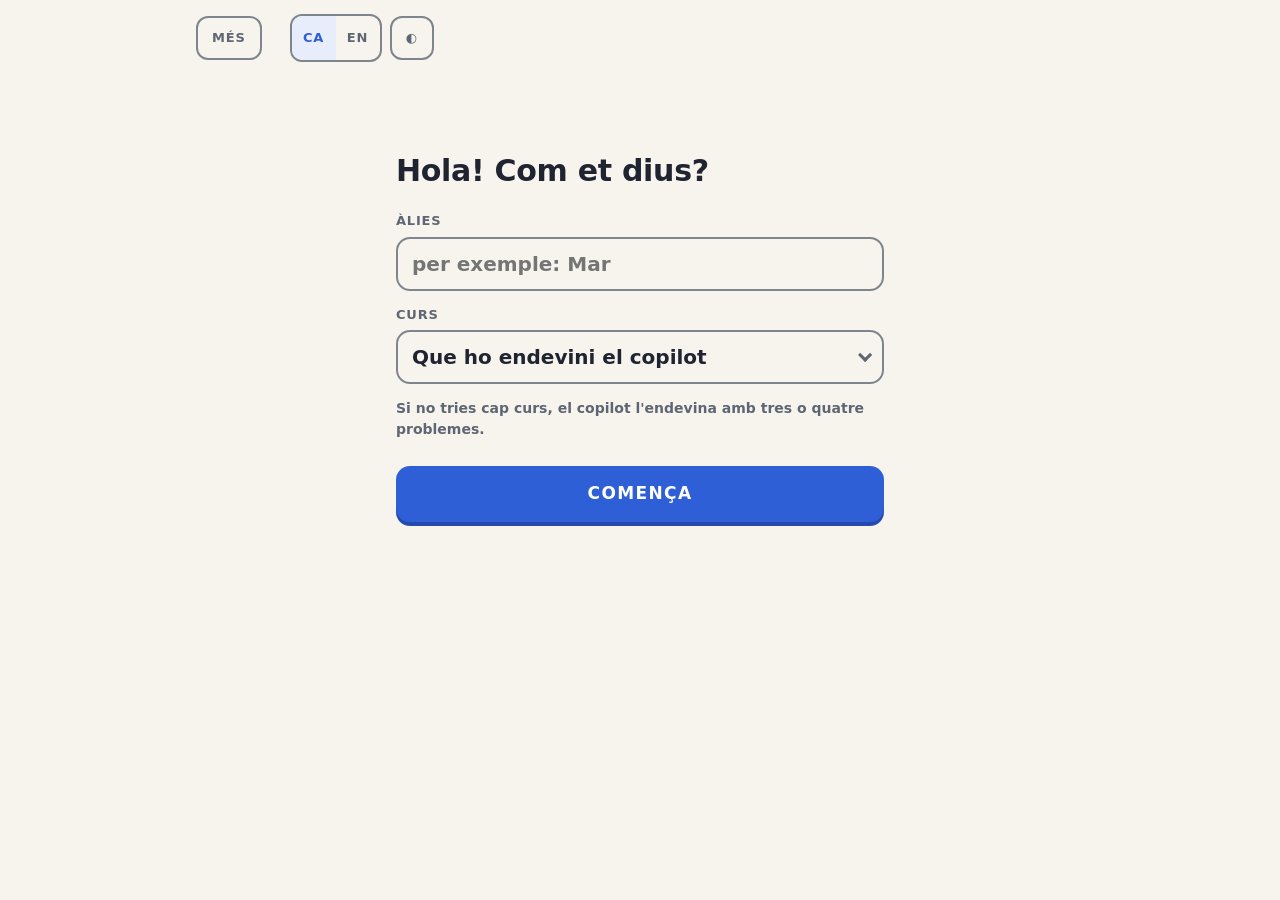
==== assets/index.html @ d98e08c9 "Web: Duolingo-like lesson look with three colours: top progress bar, pressable cards, bottom action " ====
<!doctype html>
<html lang="ca">
<head>
  <meta charset="utf-8">
  <meta name="viewport" content="width=device-width, initial-scale=1">
  <title>Copilot de mates</title>
  <link rel="stylesheet" href="theme.css">
  <link rel="stylesheet" href="style.css">
  <script src="theme.js"></script>
</head>
<body>
<header class="bar">
  <button class="icon" id="more" aria-expanded="false" aria-controls="panel"><span data-i18n="more_panel">Més</span></button>
  <div class="brand"><span class="who" id="who" hidden></span></div>
  <div class="progress" id="progress" hidden>
    <div class="label" id="progress-label"></div>
    <div class="track" role="progressbar" aria-valuemin="0" aria-valuemax="5" aria-valuenow="0" id="progress-track"><div class="fill" id="progress-fill"></div></div>
  </div>
  <div class="tools">
    <span class="lang" role="group" aria-label="CA / EN"><button id="lang-cat" class="on">CA</button><button id="lang-eng">EN</button></span>
    <button class="icon" id="theme" aria-live="polite"><span id="theme-label">◐</span></button>
  </div>
</header>

<aside id="panel" class="panel" hidden>
  <section class="panel-block">
    <h2 data-i18n="mastery">El teu progrés</h2>
    <div class="mastery" id="mastery"></div>
  </section>
  <section class="panel-block">
    <h2 data-i18n="board_led">La placa</h2>
    <canvas id="led" class="led" width="260" height="160" title="LED 8x13"></canvas>
  </section>
  <section class="panel-block">
    <details id="timing">
      <summary data-i18n="timing">Temps (per al professor)</summary>
      <div class="meta" id="problem-id"></div>
      <table id="timeline"></table>
      <div class="meta" id="load"></div>
    </details>
  </section>
  <section class="panel-block links">
    <a class="teacher" href="teacher.html" data-i18n="teacher">Vista del professor</a>
    <button class="secondary small" id="reset" data-i18n="reset" hidden>Canvia d'alumne</button>
  </section>
</aside>

<main id="start">
  <section class="start">
    <h1 data-i18n="welcome">Hola! Com et dius?</h1>
    <label class="field"><span data-i18n="student">Àlies</span>
      <input id="student" maxlength="32" placeholder="per exemple: Mar" autocomplete="off"></label>
    <div class="field"><span id="course-label" data-i18n="course">Curs</span>
      <select id="level" hidden aria-hidden="true"></select>
      <div class="dropdown">
        <button type="button" class="dd-button" id="level-button" aria-haspopup="listbox" aria-expanded="false" aria-labelledby="course-label level-text"><span id="level-text"></span><span class="dd-caret" aria-hidden="true"></span></button>
        <ul class="dd-list" id="level-list" role="listbox" aria-labelledby="course-label" tabindex="-1" hidden></ul>
      </div></div>
    <p class="meta" data-i18n="course_help">Si no tries cap curs, el copilot l'endevina amb tres o quatre problemes.</p>
    <button class="primary big" id="begin" data-i18n="begin">Comença</button>
  </section>
</main>

<main id="app" hidden>
  <div class="meta" id="meta">…</div>
  <figure class="figure" id="figure" title="" hidden><img id="img" alt=""></figure>
  <div class="statement" id="statement">
    <div class="text" id="text"></div>
    <div class="options-text" id="options-text"></div>
  </div>
  <div class="text-tools">
    <button class="chip" id="toggle-text" aria-expanded="false" aria-controls="statement" hidden></button>
    <button class="chip translate" id="translate" title="esglaó 0" hidden></button>
  </div>
  <div class="other" id="other" hidden>
    <div class="kind" id="other-kind"></div>
    <div class="text" id="other-text"></div>
    <div class="options-text" id="other-options"></div>
  </div>
  <div class="letters" id="letters"></div>
  <section class="help">
    <div class="hints" id="hints"></div>
    <div class="manip-box" id="manip-box" hidden>
      <div class="bar-row"><b id="manip-title"></b><button class="secondary small" id="manip-close" data-i18n="close">Tanca</button></div>
      <iframe id="manip-frame" title="manipulative"></iframe>
    </div>
  </section>
</main>

<!-- the action sheet: hint and solution on the left, the verdict in the middle, continue on the right -->
<div class="sheet" id="feedback" aria-live="polite" hidden>
  <div class="inner">
    <div class="actions">
      <button class="secondary" id="hint"><span data-i18n="hint">Pista</span><span class="rungs" id="rungs"><span></span><span></span><span></span></span></button>
      <button class="link" id="solution" data-i18n="solution">Solució</button>
      <button class="secondary manip-btn" id="manip" hidden></button>
    </div>
    <div class="verdict" id="verdict"></div>
    <div class="actions"><button class="primary" id="next" data-i18n="next" hidden>Continua</button></div>
    <div class="status" id="status"></div>
  </div>
</div>
<script src="app.js"></script>
</body>
</html>
---- assets/theme.css ----
/* Colour tokens shared by the student page, the teacher view and the manipulatives.
   Light by default, dark when the system asks for it (prefers-color-scheme) or when the
   student picks it (html[data-theme]). The page's own styles only ever use these variables. */
:root {
  color-scheme: light;
  --bg: #f7f4ee;            /* warm off-white page */
  --card: #f7f4ee;          /* surfaces: the same as the page, borders do the separating */
  --card-2: #ebe6dd;        /* a tint for hover and the neighbour's text */
  --ink: #1f2430;           /* text, 14.6:1 on --card */
  --muted: #5f6673;         /* secondary text, 5.6:1 on --card */
  --line: #e4ded4;          /* borders of cards and separators (decorative) */
  --control: #7f858e;       /* border of a control: 3.7:1 on --card, 3.4:1 on --bg (WCAG 1.4.11 asks 3:1) */
  --accent: #2f5fd6;        /* the one action colour, 5.9:1 on --card */
  --accent-ink: #ffffff;    /* text on an accent button */
  --accent-soft: #e7edfb;   /* accent tint for chips and the chosen option */
  --accent-deep: #244ab0;   /* the bottom edge of an accent button */
  --ok-deep: #145f37; --bad-deep: #8e1b18;
  --ok: #1a7a47;            /* 5.1:1 on --ok-bg */
  --ok-bg: #e2f4e8;
  --bad: #b4231f;           /* 5.7:1 on --bad-bg */
  --bad-bg: #fdeae8;
  --warn: #8a5a00;
  --warn-bg: #fff3dc;
  --focus: #2f5fd6;
  --figure-bg: #ffffff;     /* the problem PNGs have a white background */
  --figure-dim: none;
  --shadow: 0 1px 2px rgba(31, 36, 48, .06);
}
/* Dark: graphite, not black; soft text, the accent one step lighter. */
@media (prefers-color-scheme: dark) {
  :root:not([data-theme="light"]) {
    color-scheme: dark;
    --bg: #15171c; --card: #15171c; --card-2: #22262e; --ink: #e9e7e2; --muted: #a0a6b1; --line: #30353f; --control: #737a88;
    --accent: #8aa6ff; --accent-ink: #0f1424; --accent-soft: #273153; --accent-deep: #6d88e0; --ok-deep: #6fb98f; --bad-deep: #d4847c;
    --ok: #8fd9ad; --ok-bg: #1b3326; --bad: #f3a59d; --bad-bg: #44211e; --warn: #f0c070; --warn-bg: #3d3016;
    --focus: #8aa6ff; --figure-bg: #ffffff; --figure-dim: brightness(.86); --shadow: none;
  }
}
:root[data-theme="dark"] {
  color-scheme: dark;
  --bg: #15171c; --card: #15171c; --card-2: #22262e; --ink: #e9e7e2; --muted: #a0a6b1; --line: #30353f; --control: #737a88;
  --accent: #8aa6ff; --accent-ink: #0f1424; --accent-soft: #273153; --accent-deep: #6d88e0; --ok-deep: #6fb98f; --bad-deep: #d4847c;
  --ok: #8fd9ad; --ok-bg: #1b3326; --bad: #f3a59d; --bad-bg: #44211e; --warn: #f0c070; --warn-bg: #3d3016;
  --focus: #8aa6ff; --figure-bg: #ffffff; --figure-dim: brightness(.86); --shadow: none;
}
@media (prefers-reduced-motion: reduce) { *, *::before, *::after { transition: none !important; animation: none !important; } }
---- assets/style.css ----
/* Math copilot, student page. Local styles only: system fonts, nothing fetched from the network.
   Colours come from theme.css (light and dark). The look follows Duolingo's lesson screen with
   three colours and no pictures: a thick progress bar at the top, big option cards with a
   pressable bottom edge, and a fixed action sheet at the bottom that turns green or red with
   the verdict. One column, the problem first, the rest in a drawer behind "Més". */
* { box-sizing: border-box; }
[hidden] { display: none !important; }
html { -webkit-text-size-adjust: 100%; }
body { margin: 0; font: 18px/1.5 ui-rounded, "SF Pro Rounded", system-ui, -apple-system, "Segoe UI", Roboto, sans-serif; color: var(--ink); background: var(--bg); min-height: 100vh; }
button { font: inherit; color: inherit; }
:focus-visible { outline: 3px solid var(--focus); outline-offset: 3px; }
a { color: var(--accent); }

/* The bar: "Més" on the left, the current topic's progress as a thick bar, the language and the theme on the right */
.bar { display: flex; align-items: center; gap: 14px; padding: 14px 16px 6px; max-width: 920px; margin: 0 auto; }
.brand { display: flex; align-items: center; gap: 10px; min-width: 0; }
.brand .who { font-weight: 700; font-size: 14px; color: var(--muted); white-space: nowrap; overflow: hidden; text-overflow: ellipsis; max-width: 30vw; }
.progress { flex: 1; min-width: 80px; }
.progress .label { font-size: 12px; font-weight: 800; letter-spacing: .08em; text-transform: uppercase; color: var(--muted); margin: 0 0 4px 4px; }
.progress .track { height: 16px; border-radius: 999px; background: var(--line); overflow: hidden; }
.progress .fill { height: 100%; width: 0; border-radius: 999px; background: var(--accent); transition: width .4s ease; position: relative; }
.progress .fill::after { content: ""; position: absolute; left: 10px; right: 10px; top: 4px; height: 4px; border-radius: 999px; background: rgba(255, 255, 255, .35); }
.tools { display: flex; align-items: center; gap: 8px; }
.lang { display: inline-flex; border: 2px solid var(--control); border-radius: 12px; overflow: hidden; background: var(--card); }
.lang button { min-width: 44px; min-height: 44px; padding: 0 10px; border: 0; background: transparent; font-size: 13px; font-weight: 800; letter-spacing: .06em; color: var(--muted); cursor: pointer; }
.lang button.on { background: var(--accent-soft); color: var(--accent); }
.icon { min-width: 44px; min-height: 44px; padding: 0 14px; border: 2px solid var(--control); border-radius: 12px; background: var(--card); color: var(--muted); font-size: 13px; font-weight: 800; letter-spacing: .06em; text-transform: uppercase; cursor: pointer; }
.icon:hover, .lang button:hover { color: var(--ink); }
.icon[aria-expanded="true"] { background: var(--accent-soft); color: var(--accent); border-color: var(--accent); }

/* The drawer: the whole map, LED, timings, teacher, reset */
.panel { position: fixed; top: 72px; right: 16px; z-index: 5; width: min(380px, calc(100vw - 32px)); max-height: calc(100vh - 200px); overflow: auto;
         display: grid; grid-template-columns: 1fr; gap: 10px; padding: 12px; background: var(--bg); border: 2px solid var(--line); border-radius: 18px; box-shadow: 0 12px 32px rgba(0, 0, 0, .18); }
.panel-block { background: var(--card); border: 2px solid var(--line); border-radius: 16px; padding: 14px 18px; }
.panel-block h2, .panel summary { font-size: 12px; margin: 0 0 8px; color: var(--muted); text-transform: uppercase; letter-spacing: .08em; font-weight: 800; }
.panel summary { cursor: pointer; margin: 0; }
.panel-block.links { display: flex; flex-wrap: wrap; gap: 12px 20px; align-items: center; font-size: 15px; }
.panel-block.links a { color: var(--muted); font-weight: 700; }
canvas.led { display: block; background: #121212; border-radius: 10px; border: 3px solid #2a2a2a; width: 195px; height: 120px; }
.mastery { display: grid; grid-template-columns: auto 1fr; gap: 8px 12px; font-size: 14px; font-weight: 700; align-items: center; }
.mastery .segs { display: flex; gap: 4px; }
.mastery .segs span { flex: 1; max-width: 36px; height: 12px; border-radius: 999px; background: var(--line); }
.mastery .segs span.on { background: var(--accent); }
#timeline { border-collapse: collapse; font-size: 13px; color: var(--muted); margin-top: 6px; }
#timeline td, #timeline th { padding: 2px 12px 2px 0; text-align: left; font-weight: 600; }
#timeline .over { color: var(--bad); font-weight: 800; }

/* The start screen */
main { max-width: 920px; margin: 0 auto; padding: 8px 16px 140px; }
main#start { max-width: 520px; padding-top: 8vh; }
section.start { padding: 8px 0; }
section.start h1 { font-size: 30px; font-weight: 800; margin: 0 0 18px; letter-spacing: -.01em; }
.field { display: flex; flex-direction: column; gap: 6px; margin: 14px 0; font-size: 13px; font-weight: 800; letter-spacing: .06em; text-transform: uppercase; color: var(--muted); }
.field input, .field select { font: inherit; font-size: 20px; font-weight: 600; letter-spacing: 0; text-transform: none; color: var(--ink); padding: 10px 14px; border: 2px solid var(--control); border-radius: 14px; background: var(--card); min-height: 52px; }
.meta { color: var(--muted); font-size: 14px; font-weight: 600; }
.dropdown { position: relative; }
.dd-button { display: flex; align-items: center; justify-content: space-between; gap: 12px; width: 100%; min-height: 52px; padding: 10px 14px; border: 2px solid var(--control); border-radius: 14px; background: var(--card); color: var(--ink); font-size: 20px; font-weight: 600; letter-spacing: 0; text-transform: none; text-align: left; cursor: pointer; }
.dd-button[aria-expanded="true"] { border-color: var(--accent); }
.dd-caret { width: 10px; height: 10px; border-right: 3px solid var(--muted); border-bottom: 3px solid var(--muted); transform: rotate(45deg) translateY(-3px); flex: none; transition: transform .15s; }
.dd-button[aria-expanded="true"] .dd-caret { transform: rotate(225deg) translateY(-3px); }
.dd-list { list-style: none; margin: 8px 0 0; padding: 6px; border: 2px solid var(--control); border-radius: 14px; background: var(--card); }
.dd-list li { min-height: 46px; padding: 9px 12px; border-radius: 10px; font-size: 18px; font-weight: 600; letter-spacing: 0; text-transform: none; color: var(--ink); cursor: pointer; display: flex; align-items: center; justify-content: space-between; }
.dd-list li:hover, .dd-list li:focus-visible { background: var(--card-2); outline: none; }
.dd-list li[aria-selected="true"] { background: var(--accent-soft); color: var(--accent); }
.dd-list li[aria-selected="true"]::after { content: "✓"; font-weight: 800; }
.dd-list li small { color: var(--muted); font-weight: 600; font-size: 14px; margin-left: 8px; }
.secondary.confirm { color: var(--bad); border-color: var(--bad); box-shadow: 0 4px 0 var(--bad); }

/* The problem: the picture first, the text behind a chip when the picture already carries it */
#app > .meta { margin: 10px 2px 10px; }
.figure { margin: 0; background: var(--figure-bg); border: 2px solid var(--line); border-radius: 16px; padding: 12px; filter: var(--figure-dim); cursor: zoom-in; }
.figure img { display: block; width: 100%; height: auto; max-height: 58vh; object-fit: contain; }
.figure.zoomed { overflow: auto; cursor: zoom-out; }
.figure.zoomed img { width: 1100px; max-width: none; max-height: none; }
.statement { margin: 14px 2px 0; }
.text { white-space: pre-wrap; font-size: 22px; font-weight: 600; line-height: 1.45; }
.options-text { color: var(--muted); font-size: 17px; font-weight: 600; margin-top: 8px; white-space: pre-wrap; }
.text-tools { display: flex; flex-wrap: wrap; gap: 8px; margin: 12px 0 0; }
.chip { min-height: 44px; padding: 0 16px; border: 2px solid var(--control); border-radius: 999px; background: var(--card); color: var(--muted); font-size: 14px; font-weight: 800; letter-spacing: .04em; cursor: pointer; }
.chip:hover { color: var(--ink); }
.chip.on, .chip[aria-expanded="true"] { background: var(--accent-soft); color: var(--accent); border-color: var(--accent); }
/* rung 0: the same problem in the other language */
.other { margin: 12px 0 0; padding: 12px 18px 14px; background: var(--card); border: 2px solid var(--accent); border-radius: 16px; }
.other .kind { font-size: 12px; font-weight: 800; color: var(--accent); text-transform: uppercase; letter-spacing: .08em; }
.other .text { font-size: 19px; margin-top: 4px; }

/* The answers: cards with a pressable bottom edge, five letters in the picture's order or full rows with the text */
.letters { display: flex; flex-wrap: wrap; gap: 12px; margin: 20px 0 0; }
.letters button { flex: 1 1 0; min-width: 60px; min-height: 84px; padding: 10px 8px; border: 2px solid var(--control); border-radius: 16px; background: var(--card); cursor: pointer;
                  box-shadow: 0 4px 0 var(--control); display: flex; align-items: center; justify-content: center; gap: 14px; transition: background-color .12s, border-color .12s, box-shadow .12s, transform .12s; }
.letters button .l { font-size: 30px; font-weight: 800; line-height: 1; }
.letters button:hover:not(:disabled) { background: var(--card-2); }
.letters button:active:not(:disabled) { transform: translateY(4px); box-shadow: none; }
.letters button:disabled { cursor: default; }
.letters button.chosen { background: var(--accent-soft); border-color: var(--accent); box-shadow: 0 4px 0 var(--accent); color: var(--accent); }
.letters button.right { background: var(--ok-bg); border-color: var(--ok); box-shadow: 0 4px 0 var(--ok); color: var(--ok); }
.letters button.wrong { background: var(--bad-bg); border-color: var(--bad); box-shadow: 0 4px 0 var(--bad); color: var(--bad); }
.letters button:disabled:not(.right):not(.wrong) { opacity: .6; }
.letters.rows { flex-direction: column; gap: 10px; }
.letters.rows button { flex: none; width: 100%; justify-content: flex-start; padding: 10px 18px; min-height: 64px; text-align: left; }
.letters.rows button .l { font-size: 16px; min-width: 34px; height: 34px; border-radius: 10px; border: 2px solid var(--line); display: inline-flex; align-items: center; justify-content: center; color: var(--muted); }
.letters.rows button.chosen .l { border-color: var(--accent); color: var(--accent); }
.letters.rows button.right .l { border-color: var(--ok); color: var(--ok); }
.letters.rows button.wrong .l { border-color: var(--bad); color: var(--bad); }
.letters.rows button .o { font-size: 19px; font-weight: 600; }

/* Buttons: uppercase, bold, a darker bottom edge that gives way when pressed */
.primary, .secondary { min-height: 50px; padding: 10px 24px; border: 0; border-radius: 14px; font-size: 15px; font-weight: 800; letter-spacing: .08em; text-transform: uppercase; cursor: pointer;
                       transition: transform .1s, box-shadow .1s; }
.primary { background: var(--accent); color: var(--accent-ink); box-shadow: 0 4px 0 var(--accent-deep); }
.primary.big { width: 100%; font-size: 17px; min-height: 56px; margin-top: 12px; }
.secondary { border: 2px solid var(--control); background: var(--card); color: var(--muted); box-shadow: 0 4px 0 var(--control); }
.secondary:hover:not(:disabled) { background: var(--card-2); color: var(--ink); }
.primary:active:not(:disabled), .secondary:active:not(:disabled) { transform: translateY(4px); box-shadow: none; }
.secondary.small { min-height: 40px; padding: 6px 14px; font-size: 12px; }
.link { min-height: 44px; padding: 8px 10px; border: 0; background: none; color: var(--muted); font-size: 14px; font-weight: 800; letter-spacing: .06em; text-transform: uppercase; cursor: pointer; }
.link:hover { color: var(--accent); }
.primary:disabled, .secondary:disabled, .link:disabled { opacity: .4; cursor: default; box-shadow: none; }
.manip-btn { color: var(--warn); border-color: var(--warn); box-shadow: 0 4px 0 var(--warn); background: var(--card); }

/* The action sheet: fixed at the bottom like a lesson's bar; neutral before the answer, green or red after it */
.sheet { position: fixed; left: 0; right: 0; bottom: 0; z-index: 4; background: var(--card); border-top: 2px solid var(--line); transition: background-color .2s; }
.sheet .inner { max-width: 920px; margin: 0 auto; padding: 14px 16px; display: flex; align-items: center; gap: 12px 18px; flex-wrap: wrap; min-height: 84px; }
.sheet .verdict { flex: 1 1 220px; font-size: 17px; font-weight: 700; color: var(--muted); }
.sheet .actions { display: flex; align-items: center; gap: 10px; }
.sheet.ok { background: var(--ok-bg); border-top-color: var(--ok-bg); }
.sheet.bad { background: var(--bad-bg); border-top-color: var(--bad-bg); }
.sheet.ok .verdict { color: var(--ok); font-size: 20px; font-weight: 800; }
.sheet.bad .verdict { color: var(--bad); font-size: 20px; font-weight: 800; }
.sheet.ok .primary { background: var(--ok); color: var(--ok-bg); box-shadow: 0 4px 0 var(--ok-deep); }
.sheet.bad .primary { background: var(--bad); color: var(--bad-bg); box-shadow: 0 4px 0 var(--bad-deep); }
.sheet.ok .secondary, .sheet.bad .secondary, .sheet.ok .link, .sheet.bad .link { color: inherit; }
.sheet .status { flex-basis: 100%; font-size: 13px; font-weight: 600; color: var(--muted); margin: -6px 0 0; min-height: 0; }
.sheet .status:empty { display: none; }
.rungs { display: inline-flex; gap: 4px; margin-left: 10px; vertical-align: middle; }
.rungs span { width: 9px; height: 9px; border-radius: 50%; background: var(--line); display: inline-block; }
.rungs span.on { background: var(--accent); }
.rungs span.book { width: auto; height: auto; border-radius: 0; background: none; color: var(--line); display: inline-flex; margin-left: 2px; }
.rungs span.book.on { color: var(--accent); }
.rungs span.book svg { display: block; }

/* Help: the hints under the answers, the lesson apart */
.help { margin-top: 22px; }
.hints { display: flex; flex-direction: column; gap: 10px; margin-top: 6px; }
.hint { border: 2px solid var(--line); border-radius: 16px; padding: 12px 18px 12px; background: var(--card); font-size: 18px; }
.hint .kind { font-size: 12px; font-weight: 800; color: var(--accent); text-transform: uppercase; letter-spacing: .08em; }
.hint .kind .badge { background: var(--warn-bg); color: var(--warn); padding: 0 6px; border-radius: 4px; margin-left: 6px; text-transform: none; letter-spacing: 0; }
.hint.solution .kind { color: var(--bad); }
.hint .neighbour { margin-top: 8px; padding: 8px 12px; background: var(--card-2); border-radius: 10px; font-size: 16px; white-space: pre-wrap; }
.hint .neighbour.clamped { display: -webkit-box; -webkit-line-clamp: 3; -webkit-box-orient: vertical; overflow: hidden; padding-bottom: 0; }
.hint .neighbour img { max-width: 100%; max-height: 220px; display: block; margin-top: 6px; background: var(--figure-bg); filter: var(--figure-dim); border-radius: 8px; }
.hint .more { font-size: 13px; font-weight: 800; color: var(--accent); cursor: pointer; background: none; border: 0; padding: 4px 0; min-height: 32px; }
.hint .time { font-size: 12px; color: var(--muted); margin-top: 4px; }
.hint ol { margin: 8px 0 0; padding-left: 22px; }
.manip-box { margin-top: 12px; border: 2px solid var(--line); border-radius: 16px; overflow: hidden; }
.manip-box .bar-row { display: flex; justify-content: space-between; align-items: center; padding: 8px 8px 8px 18px; border-bottom: 2px solid var(--line); font-weight: 800; }
.manip-box iframe { width: 100%; height: min(520px, 70vh); border: 0; display: block; background: var(--card); }
.lesson { border: 2px solid var(--line); border-radius: 16px; padding: 16px 20px 18px; background: var(--card-2); max-width: 68ch; }
.lesson .kind { display: flex; align-items: center; gap: 6px; font-size: 12px; font-weight: 800; color: var(--muted); text-transform: uppercase; letter-spacing: .08em; }
.lesson h3 { font-size: 20px; font-weight: 800; margin: 6px 0 8px; line-height: 1.3; }
.lesson p { margin: 0; font-size: 18px; line-height: 1.6; }

/* with the drawer open on a wide screen the page moves left, so it never covers the answers */
@media (min-width: 1000px) { body.panel-open main#app { margin-left: auto; margin-right: 412px; max-width: min(920px, calc(100vw - 444px)); } }

@media (max-width: 640px) {
  body { font-size: 17px; }
  .bar { gap: 10px; padding-top: 10px; }
  .brand { display: none; }                               /* the student is in the drawer */
  .progress .label { display: none; }
  .text { font-size: 20px; }
  .letters { gap: 8px; }
  .letters button { min-width: 56px; min-height: 68px; padding: 8px 4px; }
  .letters button .l { font-size: 24px; }
  .sheet .inner { padding: 12px 16px 16px; }
  .sheet .verdict { flex-basis: 100%; }
  .sheet .actions { width: 100%; justify-content: space-between; }
  .sheet .primary { flex: 1; }
  main { padding-bottom: 170px; }
}
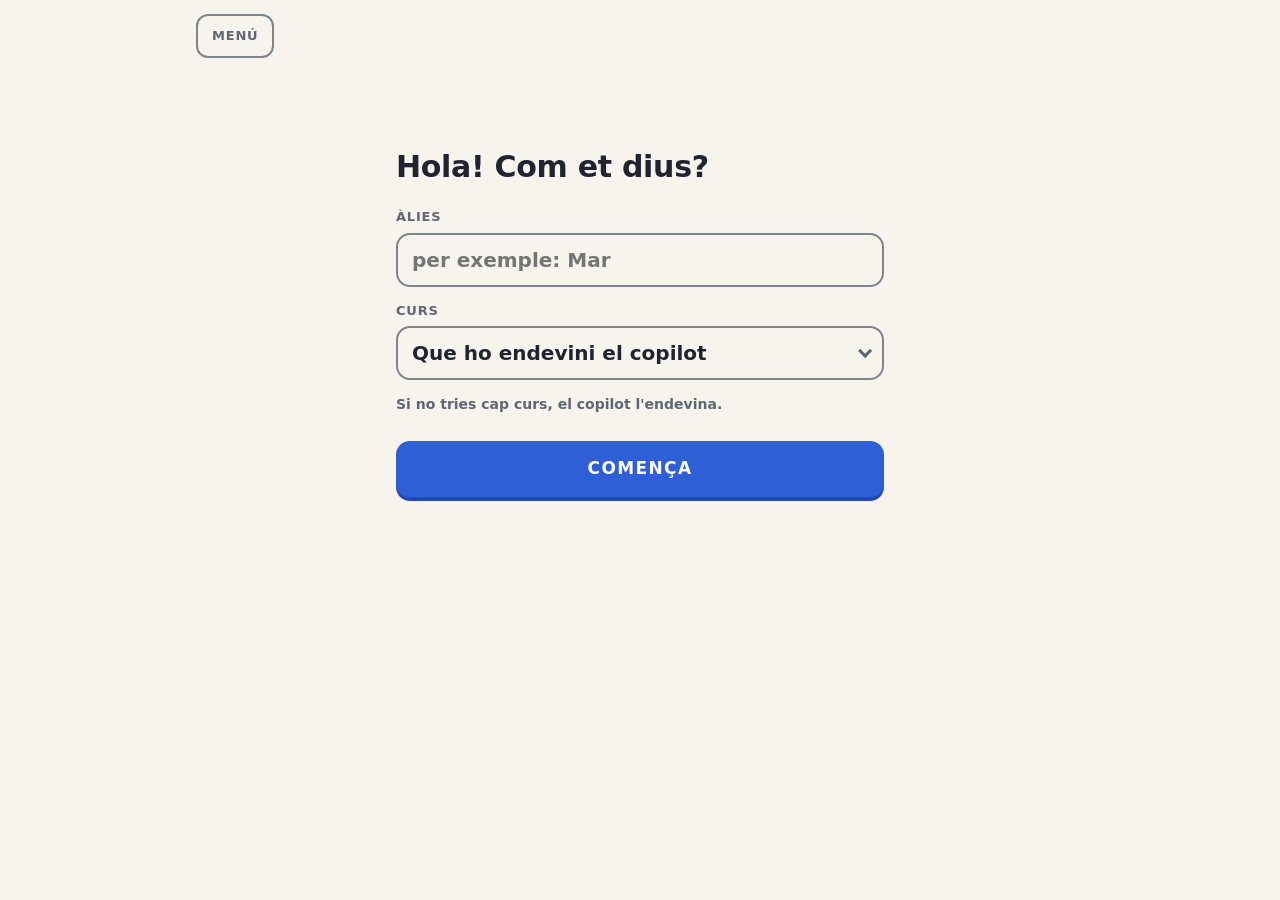
==== commit 460a2a04: "Web: a page for young readers: statement as text, figure cut from the scan, options apart; one menu," ====
--- a/assets/index.html
+++ b/assets/index.html
@@ -10,19 +10,21 @@
 </head>
 <body>
 <header class="bar">
-  <button class="icon" id="more" aria-expanded="false" aria-controls="panel"><span data-i18n="more_panel">Més</span></button>
-  <div class="brand"><span class="who" id="who" hidden></span></div>
+  <button class="icon" id="more" aria-expanded="false" aria-controls="panel"><span data-i18n="more_panel">Menú</span></button>
   <div class="progress" id="progress" hidden>
     <div class="label" id="progress-label"></div>
     <div class="track" role="progressbar" aria-valuemin="0" aria-valuemax="5" aria-valuenow="0" id="progress-track"><div class="fill" id="progress-fill"></div></div>
   </div>
-  <div class="tools">
-    <span class="lang" role="group" aria-label="CA / EN"><button id="lang-cat" class="on">CA</button><button id="lang-eng">EN</button></span>
-    <button class="icon" id="theme" aria-live="polite"><span id="theme-label">◐</span></button>
-  </div>
 </header>
 
 <aside id="panel" class="panel" hidden>
+  <section class="panel-block">
+    <div class="who" id="who"></div>
+    <div class="row">
+      <span class="lang" role="group" aria-label="CA / EN"><button id="lang-cat" class="on">CA</button><button id="lang-eng">EN</button></span>
+      <button class="icon" id="theme" aria-live="polite"><span id="theme-label">◐</span></button>
+    </div>
+  </section>
   <section class="panel-block">
     <h2 data-i18n="mastery">El teu progrés</h2>
     <div class="mastery" id="mastery"></div>
@@ -48,35 +50,25 @@
 <main id="start">
   <section class="start">
     <h1 data-i18n="welcome">Hola! Com et dius?</h1>
-    <label class="field"><span data-i18n="student">Àlies</span>
-      <input id="student" maxlength="32" placeholder="per exemple: Mar" autocomplete="off"></label>
+    <div class="field"><span id="alias-label" data-i18n="student">Àlies</span>
+      <input id="student" maxlength="32" placeholder="per exemple: Mar" autocomplete="off" aria-labelledby="alias-label"></div>
     <div class="field"><span id="course-label" data-i18n="course">Curs</span>
       <select id="level" hidden aria-hidden="true"></select>
       <div class="dropdown">
         <button type="button" class="dd-button" id="level-button" aria-haspopup="listbox" aria-expanded="false" aria-labelledby="course-label level-text"><span id="level-text"></span><span class="dd-caret" aria-hidden="true"></span></button>
         <ul class="dd-list" id="level-list" role="listbox" aria-labelledby="course-label" tabindex="-1" hidden></ul>
       </div></div>
-    <p class="meta" data-i18n="course_help">Si no tries cap curs, el copilot l'endevina amb tres o quatre problemes.</p>
+    <p class="meta" data-i18n="course_help">Si no tries cap curs, el copilot l'endevina.</p>
     <button class="primary big" id="begin" data-i18n="begin">Comença</button>
   </section>
 </main>
 
 <main id="app" hidden>
   <div class="meta" id="meta">…</div>
-  <figure class="figure" id="figure" title="" hidden><img id="img" alt=""></figure>
-  <div class="statement" id="statement">
-    <div class="text" id="text"></div>
-    <div class="options-text" id="options-text"></div>
-  </div>
-  <div class="text-tools">
-    <button class="chip" id="toggle-text" aria-expanded="false" aria-controls="statement" hidden></button>
-    <button class="chip translate" id="translate" title="esglaó 0" hidden></button>
-  </div>
-  <div class="other" id="other" hidden>
-    <div class="kind" id="other-kind"></div>
-    <div class="text" id="other-text"></div>
-    <div class="options-text" id="other-options"></div>
-  </div>
+  <!-- the problem, in three parts: the statement as text, the figure cut out of the scan, the options -->
+  <div class="text" id="text"></div>
+  <figure class="figure" id="figure" hidden><img id="img" alt=""></figure>
+  <figure class="figure strip" id="strip" hidden><img id="strip-img" alt=""></figure>
   <div class="letters" id="letters"></div>
   <section class="help">
     <div class="hints" id="hints"></div>
@@ -91,7 +83,7 @@
 <div class="sheet" id="feedback" aria-live="polite" hidden>
   <div class="inner">
     <div class="actions">
-      <button class="secondary" id="hint"><span data-i18n="hint">Pista</span><span class="rungs" id="rungs"><span></span><span></span><span></span></span></button>
+      <button class="secondary" id="hint"><span id="hint-label">Pista</span></button>
       <button class="link" id="solution" data-i18n="solution">Solució</button>
       <button class="secondary manip-btn" id="manip" hidden></button>
     </div>
--- a/assets/style.css
+++ b/assets/style.css
@@ -12,15 +12,14 @@
 a { color: var(--accent); }
 
 /* The bar: "Més" on the left, the current topic's progress as a thick bar, the language and the theme on the right */
-.bar { display: flex; align-items: center; gap: 14px; padding: 14px 16px 6px; max-width: 920px; margin: 0 auto; }
-.brand { display: flex; align-items: center; gap: 10px; min-width: 0; }
-.brand .who { font-weight: 700; font-size: 14px; color: var(--muted); white-space: nowrap; overflow: hidden; text-overflow: ellipsis; max-width: 30vw; }
+.bar { display: flex; align-items: center; gap: 16px; padding: 14px 16px 6px; max-width: 920px; margin: 0 auto; }
 .progress { flex: 1; min-width: 80px; }
-.progress .label { font-size: 12px; font-weight: 800; letter-spacing: .08em; text-transform: uppercase; color: var(--muted); margin: 0 0 4px 4px; }
-.progress .track { height: 16px; border-radius: 999px; background: var(--line); overflow: hidden; }
+.progress .label { font-size: 13px; font-weight: 800; letter-spacing: .08em; text-transform: uppercase; color: var(--muted); margin: 0 0 6px 6px; }
+.progress .track { height: 26px; border-radius: 999px; background: var(--line); overflow: hidden; }
 .progress .fill { height: 100%; width: 0; border-radius: 999px; background: var(--accent); transition: width .4s ease; position: relative; }
-.progress .fill::after { content: ""; position: absolute; left: 10px; right: 10px; top: 4px; height: 4px; border-radius: 999px; background: rgba(255, 255, 255, .35); }
-.tools { display: flex; align-items: center; gap: 8px; }
+.progress .fill::after { content: ""; position: absolute; left: 12px; right: 12px; top: 6px; height: 6px; border-radius: 999px; background: rgba(255, 255, 255, .35); }
+.panel .who { font-size: 18px; font-weight: 800; margin-bottom: 10px; }
+.panel .row { display: flex; align-items: center; gap: 10px; flex-wrap: wrap; }
 .lang { display: inline-flex; border: 2px solid var(--control); border-radius: 12px; overflow: hidden; background: var(--card); }
 .lang button { min-width: 44px; min-height: 44px; padding: 0 10px; border: 0; background: transparent; font-size: 13px; font-weight: 800; letter-spacing: .06em; color: var(--muted); cursor: pointer; }
 .lang button.on { background: var(--accent-soft); color: var(--accent); }
@@ -29,8 +28,7 @@
 .icon[aria-expanded="true"] { background: var(--accent-soft); color: var(--accent); border-color: var(--accent); }
 
 /* The drawer: the whole map, LED, timings, teacher, reset */
-.panel { position: fixed; top: 72px; right: 16px; z-index: 5; width: min(380px, calc(100vw - 32px)); max-height: calc(100vh - 200px); overflow: auto;
-         display: grid; grid-template-columns: 1fr; gap: 10px; padding: 12px; background: var(--bg); border: 2px solid var(--line); border-radius: 18px; box-shadow: 0 12px 32px rgba(0, 0, 0, .18); }
+.panel { margin: 0 16px 12px; display: grid; grid-template-columns: 1fr; gap: 10px; padding: 12px; background: var(--bg); border: 2px solid var(--line); border-radius: 18px; }
 .panel-block { background: var(--card); border: 2px solid var(--line); border-radius: 16px; padding: 14px 18px; }
 .panel-block h2, .panel summary { font-size: 12px; margin: 0 0 8px; color: var(--muted); text-transform: uppercase; letter-spacing: .08em; font-weight: 800; }
 .panel summary { cursor: pointer; margin: 0; }
@@ -46,7 +44,7 @@
 #timeline .over { color: var(--bad); font-weight: 800; }
 
 /* The start screen */
-main { max-width: 920px; margin: 0 auto; padding: 8px 16px 140px; }
+main { max-width: 920px; margin: 0 auto; padding: 8px 16px 120px; }
 main#start { max-width: 520px; padding-top: 8vh; }
 section.start { padding: 8px 0; }
 section.start h1 { font-size: 30px; font-weight: 800; margin: 0 0 18px; letter-spacing: -.01em; }
@@ -68,21 +66,16 @@
 
 /* The problem: the picture first, the text behind a chip when the picture already carries it */
 #app > .meta { margin: 10px 2px 10px; }
-.figure { margin: 0; background: var(--figure-bg); border: 2px solid var(--line); border-radius: 16px; padding: 12px; filter: var(--figure-dim); cursor: zoom-in; }
-.figure img { display: block; width: 100%; height: auto; max-height: 58vh; object-fit: contain; }
+.figure { margin: 16px 0 0; background: var(--figure-bg); border: 2px solid var(--line); border-radius: 16px; padding: 12px; filter: var(--figure-dim); cursor: zoom-in; display: flex; justify-content: center; }
+.figure img { display: block; max-width: 100%; max-height: 46vh; height: auto; object-fit: contain; }
+.figure.strip { cursor: default; margin-top: 12px; }
+.figure.strip img { max-height: 160px; }
 .figure.zoomed { overflow: auto; cursor: zoom-out; }
 .figure.zoomed img { width: 1100px; max-width: none; max-height: none; }
-.statement { margin: 14px 2px 0; }
-.text { white-space: pre-wrap; font-size: 22px; font-weight: 600; line-height: 1.45; }
-.options-text { color: var(--muted); font-size: 17px; font-weight: 600; margin-top: 8px; white-space: pre-wrap; }
-.text-tools { display: flex; flex-wrap: wrap; gap: 8px; margin: 12px 0 0; }
-.chip { min-height: 44px; padding: 0 16px; border: 2px solid var(--control); border-radius: 999px; background: var(--card); color: var(--muted); font-size: 14px; font-weight: 800; letter-spacing: .04em; cursor: pointer; }
-.chip:hover { color: var(--ink); }
-.chip.on, .chip[aria-expanded="true"] { background: var(--accent-soft); color: var(--accent); border-color: var(--accent); }
-/* rung 0: the same problem in the other language */
-.other { margin: 12px 0 0; padding: 12px 18px 14px; background: var(--card); border: 2px solid var(--accent); border-radius: 16px; }
-.other .kind { font-size: 12px; font-weight: 800; color: var(--accent); text-transform: uppercase; letter-spacing: .08em; }
-.other .text { font-size: 19px; margin-top: 4px; }
+.text { white-space: pre-wrap; font-size: 24px; font-weight: 700; line-height: 1.4; margin: 4px 2px 0; }
+.bul { margin: 6px 0 0; padding-left: 22px; }
+.bul li { margin: 4px 0; }
+.hint p, .lesson p { margin: 4px 0 0; }
 
 /* The answers: cards with a pressable bottom edge, five letters in the picture's order or full rows with the text */
 .letters { display: flex; flex-wrap: wrap; gap: 12px; margin: 20px 0 0; }
@@ -120,9 +113,10 @@
 
 /* The action sheet: fixed at the bottom like a lesson's bar; neutral before the answer, green or red after it */
 .sheet { position: fixed; left: 0; right: 0; bottom: 0; z-index: 4; background: var(--card); border-top: 2px solid var(--line); transition: background-color .2s; }
-.sheet .inner { max-width: 920px; margin: 0 auto; padding: 14px 16px; display: flex; align-items: center; gap: 12px 18px; flex-wrap: wrap; min-height: 84px; }
+.sheet .inner { max-width: 920px; margin: 0 auto; padding: 12px 16px; display: flex; align-items: center; gap: 10px 16px; flex-wrap: wrap; min-height: 76px; }
 .sheet .verdict { flex: 1 1 220px; font-size: 17px; font-weight: 700; color: var(--muted); }
 .sheet .actions { display: flex; align-items: center; gap: 10px; }
+.sheet .actions button { white-space: nowrap; }
 .sheet.ok { background: var(--ok-bg); border-top-color: var(--ok-bg); }
 .sheet.bad { background: var(--bad-bg); border-top-color: var(--bad-bg); }
 .sheet.ok .verdict { color: var(--ok); font-size: 20px; font-weight: 800; }
@@ -132,13 +126,6 @@
 .sheet.ok .secondary, .sheet.bad .secondary, .sheet.ok .link, .sheet.bad .link { color: inherit; }
 .sheet .status { flex-basis: 100%; font-size: 13px; font-weight: 600; color: var(--muted); margin: -6px 0 0; min-height: 0; }
 .sheet .status:empty { display: none; }
-.rungs { display: inline-flex; gap: 4px; margin-left: 10px; vertical-align: middle; }
-.rungs span { width: 9px; height: 9px; border-radius: 50%; background: var(--line); display: inline-block; }
-.rungs span.on { background: var(--accent); }
-.rungs span.book { width: auto; height: auto; border-radius: 0; background: none; color: var(--line); display: inline-flex; margin-left: 2px; }
-.rungs span.book.on { color: var(--accent); }
-.rungs span.book svg { display: block; }
-
 /* Help: the hints under the answers, the lesson apart */
 .help { margin-top: 22px; }
 .hints { display: flex; flex-direction: column; gap: 10px; margin-top: 6px; }
@@ -161,20 +148,25 @@
 .lesson p { margin: 0; font-size: 18px; line-height: 1.6; }
 
 /* with the drawer open on a wide screen the page moves left, so it never covers the answers */
-@media (min-width: 1000px) { body.panel-open main#app { margin-left: auto; margin-right: 412px; max-width: min(920px, calc(100vw - 444px)); } }
+@media (min-width: 1000px) {
+  .panel { position: fixed; left: 16px; top: 80px; width: 330px; max-height: calc(100vh - 100px); overflow: auto; margin: 0; }
+  body.panel-open main#app, body.panel-open main#start { margin-left: 362px; margin-right: auto; max-width: min(920px, calc(100vw - 394px)); }
+}
 
 @media (max-width: 640px) {
   body { font-size: 17px; }
   .bar { gap: 10px; padding-top: 10px; }
-  .brand { display: none; }                               /* the student is in the drawer */
-  .progress .label { display: none; }
+  .progress .label { font-size: 12px; margin-bottom: 4px; }
+  .progress .track { height: 20px; }
   .text { font-size: 20px; }
   .letters { gap: 8px; }
   .letters button { min-width: 56px; min-height: 68px; padding: 8px 4px; }
   .letters button .l { font-size: 24px; }
-  .sheet .inner { padding: 12px 16px 16px; }
-  .sheet .verdict { flex-basis: 100%; }
-  .sheet .actions { width: 100%; justify-content: space-between; }
-  .sheet .primary { flex: 1; }
-  main { padding-bottom: 170px; }
+  .text { font-size: 21px; }
+  .sheet .inner { padding: 10px 14px 12px; min-height: 0; gap: 8px 10px; }
+  .sheet .verdict { flex-basis: 100%; order: -1; font-size: 16px; }
+  .sheet .actions { flex: 1; }
+  .sheet .actions:last-of-type { justify-content: flex-end; }
+  .sheet .secondary, .sheet .primary { padding: 8px 14px; min-height: 46px; font-size: 13px; }
+  main { padding-bottom: 130px; }
 }
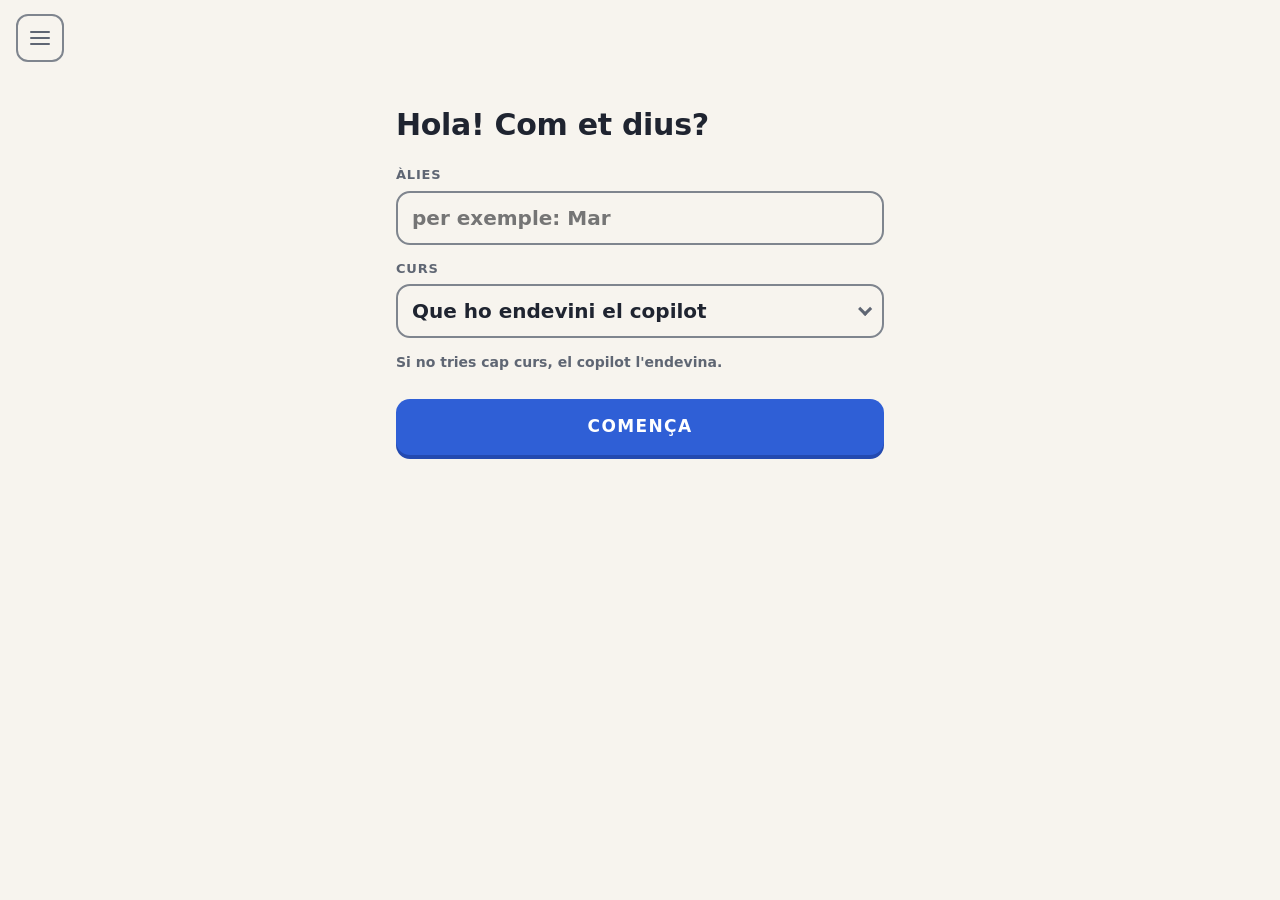
==== commit d2b31070: "Web: the five options always in view, no black turned white in the dark theme, option rows that keep" ====
--- a/assets/index.html
+++ b/assets/index.html
@@ -9,8 +9,9 @@
   <script src="theme.js"></script>
 </head>
 <body>
+<!-- the menu: an icon at the page's left edge; the sidebar floats over everything and hides when the cursor leaves it -->
+<button class="menu-btn" id="more" aria-expanded="false" aria-controls="panel" aria-label="Menú"><span></span><span></span><span></span></button>
 <header class="bar">
-  <button class="icon" id="more" aria-expanded="false" aria-controls="panel"><span data-i18n="more_panel">Menú</span></button>
   <div class="progress" id="progress" hidden>
     <div class="label" id="progress-label"></div>
     <div class="track" role="progressbar" aria-valuemin="0" aria-valuemax="5" aria-valuenow="0" id="progress-track"><div class="fill" id="progress-fill"></div></div>
@@ -24,6 +25,8 @@
       <span class="lang" role="group" aria-label="CA / EN"><button id="lang-cat" class="on">CA</button><button id="lang-eng">EN</button></span>
       <button class="icon" id="theme" aria-live="polite"><span id="theme-label">◐</span></button>
     </div>
+    <!-- rung 0: the same statement in the other language, under the text; not a hint, no use spent -->
+    <button class="secondary small translate" id="translate" title="esglaó 0" hidden></button>
   </section>
   <section class="panel-block">
     <h2 data-i18n="mastery">El teu progrés</h2>
@@ -66,10 +69,20 @@
 <main id="app" hidden>
   <div class="meta" id="meta">…</div>
   <!-- the problem, in three parts: the statement as text, the figure cut out of the scan, the options -->
-  <div class="text" id="text"></div>
-  <figure class="figure" id="figure" hidden><img id="img" alt=""></figure>
+  <div class="problem">
+    <figure class="figure" id="figure" hidden><img id="img" alt=""><figcaption id="fig-cap" data-i18n="original_scan" hidden>Escaneig original</figcaption></figure>
+    <div class="text" id="text"></div>
+    <div class="other" id="other" hidden>
+      <div class="kind" id="other-kind"></div>
+      <div class="other-text" id="other-text"></div>
+      <div class="options-text" id="other-options"></div>
+    </div>
+  </div>
   <figure class="figure strip" id="strip" hidden><img id="strip-img" alt=""></figure>
   <div class="letters" id="letters"></div>
+  <!-- the whole scan, one click away, in case a cut goes wrong on the projector -->
+  <div class="scan-tools"><button class="link" id="whole-toggle" hidden></button></div>
+  <figure class="figure whole" id="whole" hidden><img id="whole-img" alt=""><figcaption data-i18n="original_scan">Escaneig original</figcaption></figure>
   <section class="help">
     <div class="hints" id="hints"></div>
     <div class="manip-box" id="manip-box" hidden>
@@ -82,14 +95,15 @@
 <!-- the action sheet: hint and solution on the left, the verdict in the middle, continue on the right -->
 <div class="sheet" id="feedback" aria-live="polite" hidden>
   <div class="inner">
-    <div class="actions">
+    <div class="left">
+      <div class="verdict" id="verdict"></div>
+      <div class="status" id="status"></div>
+      <div class="row"><button class="link" id="solution" data-i18n="solution">Solució</button><button class="secondary manip-btn" id="manip" hidden></button></div>
+    </div>
+    <div class="right">
+      <button class="primary" id="next" data-i18n="next" hidden>Continua</button>
       <button class="secondary" id="hint"><span id="hint-label">Pista</span></button>
-      <button class="link" id="solution" data-i18n="solution">Solució</button>
-      <button class="secondary manip-btn" id="manip" hidden></button>
     </div>
-    <div class="verdict" id="verdict"></div>
-    <div class="actions"><button class="primary" id="next" data-i18n="next" hidden>Continua</button></div>
-    <div class="status" id="status"></div>
   </div>
 </div>
 <script src="app.js"></script>
--- a/assets/style.css
+++ b/assets/style.css
@@ -12,7 +12,10 @@
 a { color: var(--accent); }
 
 /* The bar: "Més" on the left, the current topic's progress as a thick bar, the language and the theme on the right */
-.bar { display: flex; align-items: center; gap: 16px; padding: 14px 16px 6px; max-width: 920px; margin: 0 auto; }
+.bar { display: flex; align-items: center; padding: 16px 16px 6px; max-width: 920px; margin: 0 auto; }
+.menu-btn { position: fixed; left: 16px; top: 14px; z-index: 31; width: 48px; height: 48px; border: 2px solid var(--control); border-radius: 12px; background: var(--bg); color: var(--muted); cursor: pointer; display: flex; flex-direction: column; justify-content: center; gap: 4px; padding: 0; }
+.menu-btn span { display: block; width: 20px; height: 2px; border-radius: 2px; background: currentColor; margin: 0 auto; }
+.menu-btn:hover, .menu-btn[aria-expanded="true"] { color: var(--accent); border-color: var(--accent); }
 .progress { flex: 1; min-width: 80px; }
 .progress .label { font-size: 13px; font-weight: 800; letter-spacing: .08em; text-transform: uppercase; color: var(--muted); margin: 0 0 6px 6px; }
 .progress .track { height: 26px; border-radius: 999px; background: var(--line); overflow: hidden; }
@@ -28,7 +31,8 @@
 .icon[aria-expanded="true"] { background: var(--accent-soft); color: var(--accent); border-color: var(--accent); }
 
 /* The drawer: the whole map, LED, timings, teacher, reset */
-.panel { margin: 0 16px 12px; display: grid; grid-template-columns: 1fr; gap: 10px; padding: 12px; background: var(--bg); border: 2px solid var(--line); border-radius: 18px; }
+.panel { position: fixed; left: 16px; top: 50%; transform: translateY(-50%); z-index: 30; width: 330px; max-height: 84vh; overflow: auto;
+         display: grid; grid-template-columns: 1fr; gap: 10px; padding: 12px; background: var(--bg); border: 2px solid var(--control); border-radius: 18px; box-shadow: 0 16px 40px rgba(0, 0, 0, .35); }
 .panel-block { background: var(--card); border: 2px solid var(--line); border-radius: 16px; padding: 14px 18px; }
 .panel-block h2, .panel summary { font-size: 12px; margin: 0 0 8px; color: var(--muted); text-transform: uppercase; letter-spacing: .08em; font-weight: 800; }
 .panel summary { cursor: pointer; margin: 0; }
@@ -44,7 +48,7 @@
 #timeline .over { color: var(--bad); font-weight: 800; }
 
 /* The start screen */
-main { max-width: 920px; margin: 0 auto; padding: 8px 16px 120px; }
+main { max-width: 920px; margin: 0 auto; padding: 8px 16px 160px; }
 main#start { max-width: 520px; padding-top: 8vh; }
 section.start { padding: 8px 0; }
 section.start h1 { font-size: 30px; font-weight: 800; margin: 0 0 18px; letter-spacing: -.01em; }
@@ -66,14 +70,37 @@
 
 /* The problem: the picture first, the text behind a chip when the picture already carries it */
 #app > .meta { margin: 10px 2px 10px; }
-.figure { margin: 16px 0 0; background: var(--figure-bg); border: 2px solid var(--line); border-radius: 16px; padding: 12px; filter: var(--figure-dim); cursor: zoom-in; display: flex; justify-content: center; }
-.figure img { display: block; max-width: 100%; max-height: 46vh; height: auto; object-fit: contain; }
-.figure.strip { cursor: default; margin-top: 12px; }
+/* the figure sits on the page itself: the scan's white is gone, its ink is the page's ink */
+.problem { display: flow-root; }
+.figure { float: right; margin: 4px 0 12px 24px; max-width: 30%; cursor: zoom-in; }
+.figure img { display: block; max-width: 100%; height: auto; max-height: 34vh; object-fit: contain; object-position: right top; }
+/* zoomed: the whole figure, as wide as the column allows, never cut */
+.figure.zoomed { float: none; max-width: none; width: 100%; margin: 12px 0; cursor: zoom-out; display: flex; justify-content: center; }
+.figure.zoomed img { height: auto !important; max-height: none; width: 100%; max-width: 760px; }
+.figure.strip { float: none; max-width: none; cursor: default; margin: 12px 0 0; display: flex; justify-content: center; }
+.figure.card img, .letters.card .pic, .hint .neighbour.pic.card img { background: #fff; padding: 6px; border-radius: 10px; box-sizing: content-box; }
+.figure figcaption { font-size: 12px; font-weight: 700; color: var(--muted); text-align: center; margin-top: 4px; }
+.figure { flex-direction: column; align-items: center; }
 .figure.strip img { max-height: 160px; }
-.figure.zoomed { overflow: auto; cursor: zoom-out; }
-.figure.zoomed img { width: 1100px; max-width: none; max-height: none; }
+.letters.pics button { flex-direction: column; gap: 4px; min-height: 84px; padding: 8px 6px; position: relative; }
+
+.letters.pics button .pic { display: block; max-width: 100%; max-height: 48px; height: auto; }
+.hint .neighbour.pic { background: none; padding: 0; }
+.hint .neighbour img { max-width: 100%; max-height: 220px; display: block; margin-top: 6px; background: none; filter: none; border-radius: 0; }
+
 .text { white-space: pre-wrap; font-size: 24px; font-weight: 700; line-height: 1.4; margin: 4px 2px 0; }
 .bul { margin: 6px 0 0; padding-left: 22px; }
+/* rung 0: the statement in the other language, quietly under the text */
+.other { clear: left; margin: 12px 2px 0; padding: 8px 16px; border-left: 3px solid var(--accent); }
+.other .kind { font-size: 12px; font-weight: 800; color: var(--accent); text-transform: uppercase; letter-spacing: .08em; }
+.other .other-text { font-size: 19px; font-weight: 600; color: var(--muted); margin-top: 4px; white-space: pre-wrap; }
+.options-text { color: var(--muted); font-size: 16px; font-weight: 600; margin-top: 6px; white-space: pre-wrap; }
+.panel .secondary.translate { margin-top: 10px; min-height: 44px; text-transform: none; letter-spacing: 0; font-size: 14px; }
+.panel .translate.on { background: var(--accent-soft); color: var(--accent); border-color: var(--accent); box-shadow: 0 4px 0 var(--accent); }
+.scan-tools { display: flex; justify-content: flex-end; margin: 0; }
+.scan-tools .link { font-size: 12px; font-weight: 600; text-transform: none; letter-spacing: 0; color: var(--muted); text-decoration: underline; text-underline-offset: 3px; padding: 4px 2px; }
+.figure.whole { float: none; max-width: none; margin: 8px 0 0; cursor: default; display: flex; justify-content: center; }
+.figure.whole img { width: 100% !important; max-height: none; }
 .bul li { margin: 4px 0; }
 .hint p, .lesson p { margin: 4px 0 0; }
 
@@ -89,8 +116,11 @@
 .letters button.right { background: var(--ok-bg); border-color: var(--ok); box-shadow: 0 4px 0 var(--ok); color: var(--ok); }
 .letters button.wrong { background: var(--bad-bg); border-color: var(--bad); box-shadow: 0 4px 0 var(--bad); color: var(--bad); }
 .letters button:disabled:not(.right):not(.wrong) { opacity: .6; }
-.letters.rows { flex-direction: column; gap: 10px; }
-.letters.rows button { flex: none; width: 100%; justify-content: flex-start; padding: 10px 18px; min-height: 64px; text-align: left; }
+.letters.short button { flex-direction: column; gap: 2px; min-height: 76px; padding: 8px 6px; position: relative; }
+.letters.short button .l, .letters.pics button .l, .letters.rows button .l { position: absolute; width: 1px; height: 1px; overflow: hidden; clip: rect(0 0 0 0); white-space: nowrap; }
+.letters.short button .o { font-size: 20px; font-weight: 700; }
+.letters.rows { flex-direction: column; gap: 8px; }
+.letters.rows button { flex: none; width: 100%; justify-content: center; padding: 8px 18px; min-height: 56px; text-align: center; position: relative; }
 .letters.rows button .l { font-size: 16px; min-width: 34px; height: 34px; border-radius: 10px; border: 2px solid var(--line); display: inline-flex; align-items: center; justify-content: center; color: var(--muted); }
 .letters.rows button.chosen .l { border-color: var(--accent); color: var(--accent); }
 .letters.rows button.right .l { border-color: var(--ok); color: var(--ok); }
@@ -112,11 +142,14 @@
 .manip-btn { color: var(--warn); border-color: var(--warn); box-shadow: 0 4px 0 var(--warn); background: var(--card); }
 
 /* The action sheet: fixed at the bottom like a lesson's bar; neutral before the answer, green or red after it */
-.sheet { position: fixed; left: 0; right: 0; bottom: 0; z-index: 4; background: var(--card); border-top: 2px solid var(--line); transition: background-color .2s; }
-.sheet .inner { max-width: 920px; margin: 0 auto; padding: 12px 16px; display: flex; align-items: center; gap: 10px 16px; flex-wrap: wrap; min-height: 76px; }
-.sheet .verdict { flex: 1 1 220px; font-size: 17px; font-weight: 700; color: var(--muted); }
-.sheet .actions { display: flex; align-items: center; gap: 10px; }
-.sheet .actions button { white-space: nowrap; }
+.sheet { position: fixed; left: 0; right: 0; bottom: 0; z-index: 4; background: var(--card); border-top: 2px solid var(--control); transition: background-color .2s; }
+.sheet .inner { max-width: 920px; margin: 0 auto; padding: 12px 16px; display: flex; align-items: stretch; gap: 16px; }
+.sheet .left { flex: 1; min-width: 0; display: flex; flex-direction: column; justify-content: center; gap: 4px; }
+.sheet .right { display: flex; flex-direction: column; justify-content: center; gap: 8px; min-width: 180px; }
+.sheet .right button { width: 100%; white-space: nowrap; }
+.sheet .verdict { font-size: 17px; font-weight: 700; color: var(--muted); }
+.sheet .left .row { gap: 10px; }
+.sheet .left .link { padding-left: 0; }
 .sheet.ok { background: var(--ok-bg); border-top-color: var(--ok-bg); }
 .sheet.bad { background: var(--bad-bg); border-top-color: var(--bad-bg); }
 .sheet.ok .verdict { color: var(--ok); font-size: 20px; font-weight: 800; }
@@ -124,7 +157,7 @@
 .sheet.ok .primary { background: var(--ok); color: var(--ok-bg); box-shadow: 0 4px 0 var(--ok-deep); }
 .sheet.bad .primary { background: var(--bad); color: var(--bad-bg); box-shadow: 0 4px 0 var(--bad-deep); }
 .sheet.ok .secondary, .sheet.bad .secondary, .sheet.ok .link, .sheet.bad .link { color: inherit; }
-.sheet .status { flex-basis: 100%; font-size: 13px; font-weight: 600; color: var(--muted); margin: -6px 0 0; min-height: 0; }
+.sheet .status { font-size: 13px; font-weight: 600; color: var(--muted); min-height: 0; }
 .sheet .status:empty { display: none; }
 /* Help: the hints under the answers, the lesson apart */
 .help { margin-top: 22px; }
@@ -135,8 +168,7 @@
 .hint.solution .kind { color: var(--bad); }
 .hint .neighbour { margin-top: 8px; padding: 8px 12px; background: var(--card-2); border-radius: 10px; font-size: 16px; white-space: pre-wrap; }
 .hint .neighbour.clamped { display: -webkit-box; -webkit-line-clamp: 3; -webkit-box-orient: vertical; overflow: hidden; padding-bottom: 0; }
-.hint .neighbour img { max-width: 100%; max-height: 220px; display: block; margin-top: 6px; background: var(--figure-bg); filter: var(--figure-dim); border-radius: 8px; }
-.hint .more { font-size: 13px; font-weight: 800; color: var(--accent); cursor: pointer; background: none; border: 0; padding: 4px 0; min-height: 32px; }
+.hint .more { font-size: 13px; font-weight: 800; color: var(--accent); cursor: pointer; background: none; border: 0; padding: 4px 0; min-height: 44px; }
 .hint .time { font-size: 12px; color: var(--muted); margin-top: 4px; }
 .hint ol { margin: 8px 0 0; padding-left: 22px; }
 .manip-box { margin-top: 12px; border: 2px solid var(--line); border-radius: 16px; overflow: hidden; }
@@ -148,14 +180,13 @@
 .lesson p { margin: 0; font-size: 18px; line-height: 1.6; }
 
 /* with the drawer open on a wide screen the page moves left, so it never covers the answers */
-@media (min-width: 1000px) {
-  .panel { position: fixed; left: 16px; top: 80px; width: 330px; max-height: calc(100vh - 100px); overflow: auto; margin: 0; }
-  body.panel-open main#app, body.panel-open main#start { margin-left: 362px; margin-right: auto; max-width: min(920px, calc(100vw - 394px)); }
-}
+@media (max-width: 1040px) { .bar { padding-left: 76px; } }   /* room for the menu icon beside the bar */
 
 @media (max-width: 640px) {
   body { font-size: 17px; }
-  .bar { gap: 10px; padding-top: 10px; }
+  .bar { padding: 12px 16px 6px 76px; }
+  .menu-btn { top: 10px; left: 12px; }
+  .panel { left: 12px; right: 12px; width: auto; top: 70px; transform: none; max-height: calc(100vh - 90px); }
   .progress .label { font-size: 12px; margin-bottom: 4px; }
   .progress .track { height: 20px; }
   .text { font-size: 20px; }
@@ -163,10 +194,14 @@
   .letters button { min-width: 56px; min-height: 68px; padding: 8px 4px; }
   .letters button .l { font-size: 24px; }
   .text { font-size: 21px; }
-  .sheet .inner { padding: 10px 14px 12px; min-height: 0; gap: 8px 10px; }
-  .sheet .verdict { flex-basis: 100%; order: -1; font-size: 16px; }
-  .sheet .actions { flex: 1; }
-  .sheet .actions:last-of-type { justify-content: flex-end; }
-  .sheet .secondary, .sheet .primary { padding: 8px 14px; min-height: 46px; font-size: 13px; }
-  main { padding-bottom: 130px; }
+  .problem { display: flex; flex-direction: column; }
+  .figure { float: none; max-width: none; margin: 4px 0 12px; display: flex; justify-content: center; order: -1; }
+  .figure img { max-height: 30vh; height: auto !important; object-position: center; }
+  .letters.short button { min-width: 56px; min-height: 64px; padding: 6px 2px; }
+  .letters.short button .o { font-size: 16px; margin-top: 8px; }
+  .sheet .inner { padding: 10px 14px 12px; gap: 10px; }
+  .sheet .verdict { font-size: 15px; }
+  .sheet .right { min-width: 128px; }
+  .sheet .secondary, .sheet .primary { padding: 8px 10px; min-height: 46px; font-size: 13px; }
+  main { padding-bottom: 200px; }   /* the two-column sheet with the verdict is up to 180 px tall */
 }
